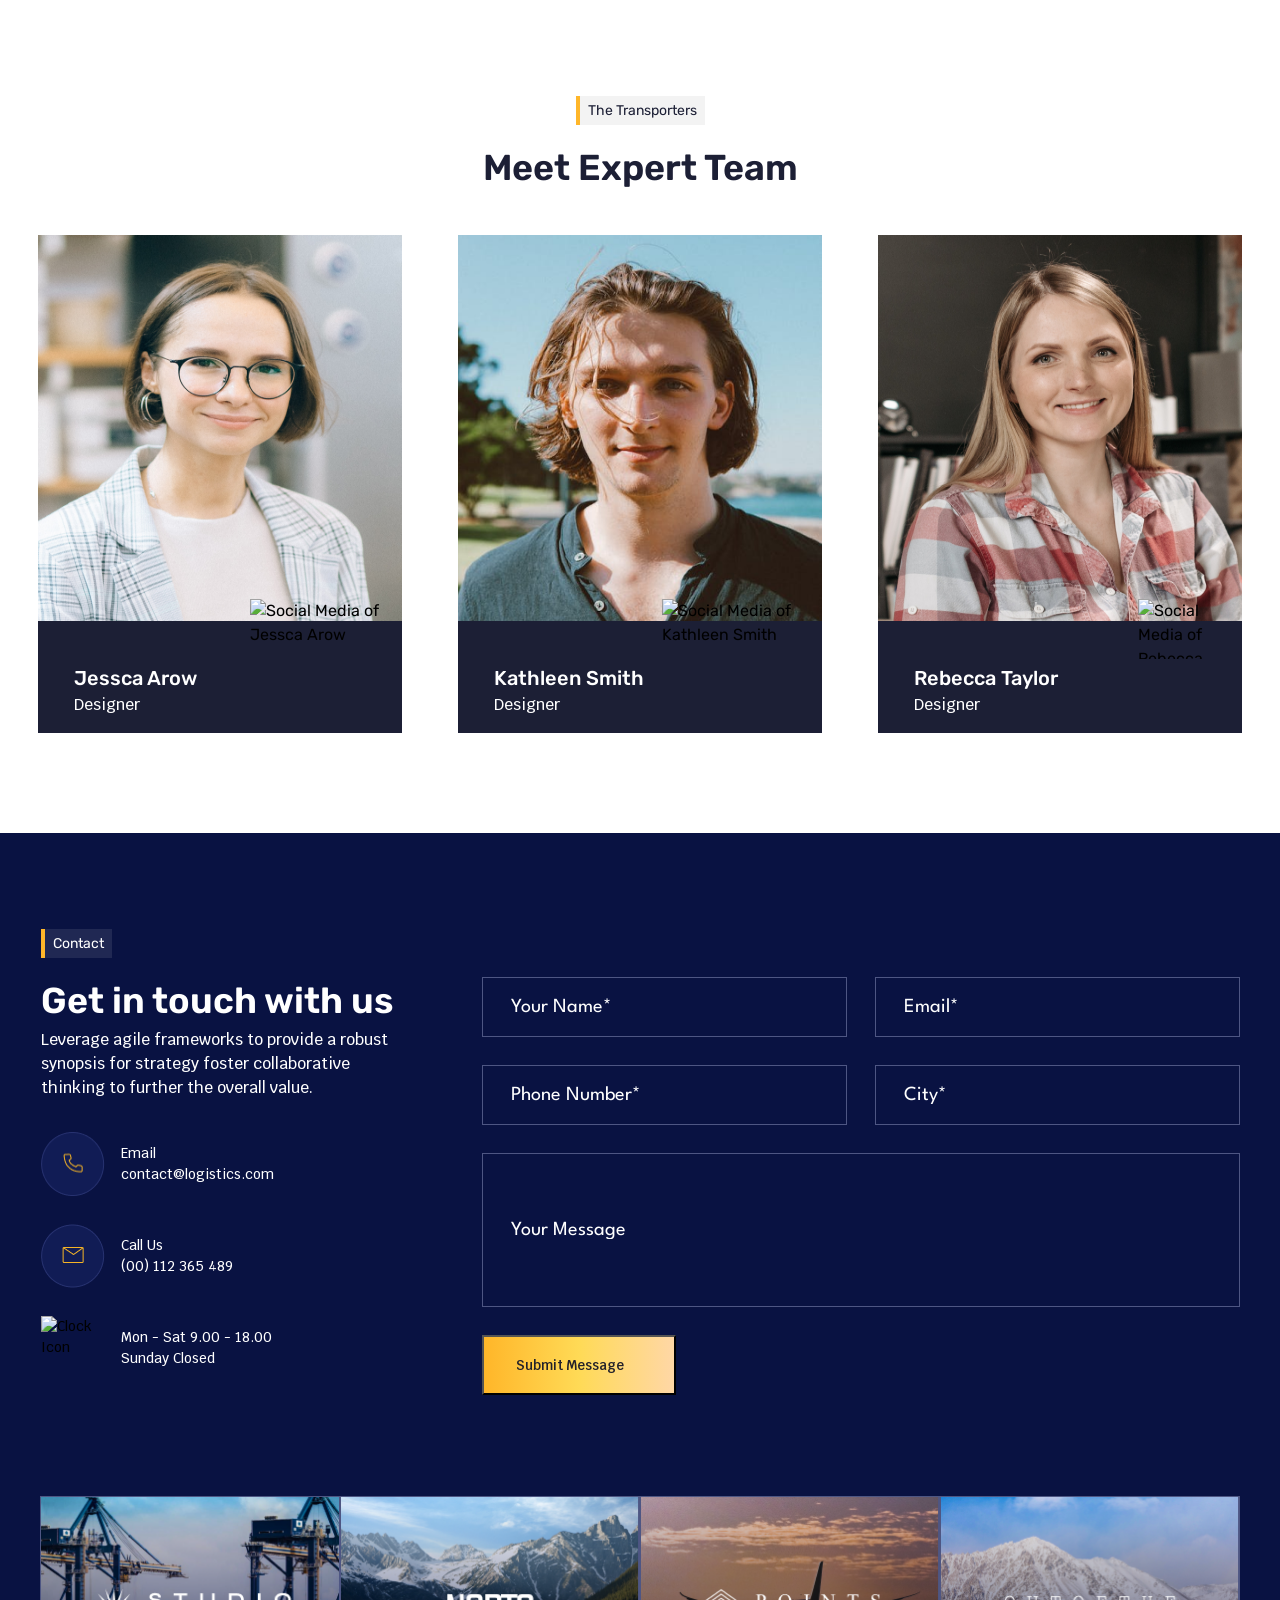
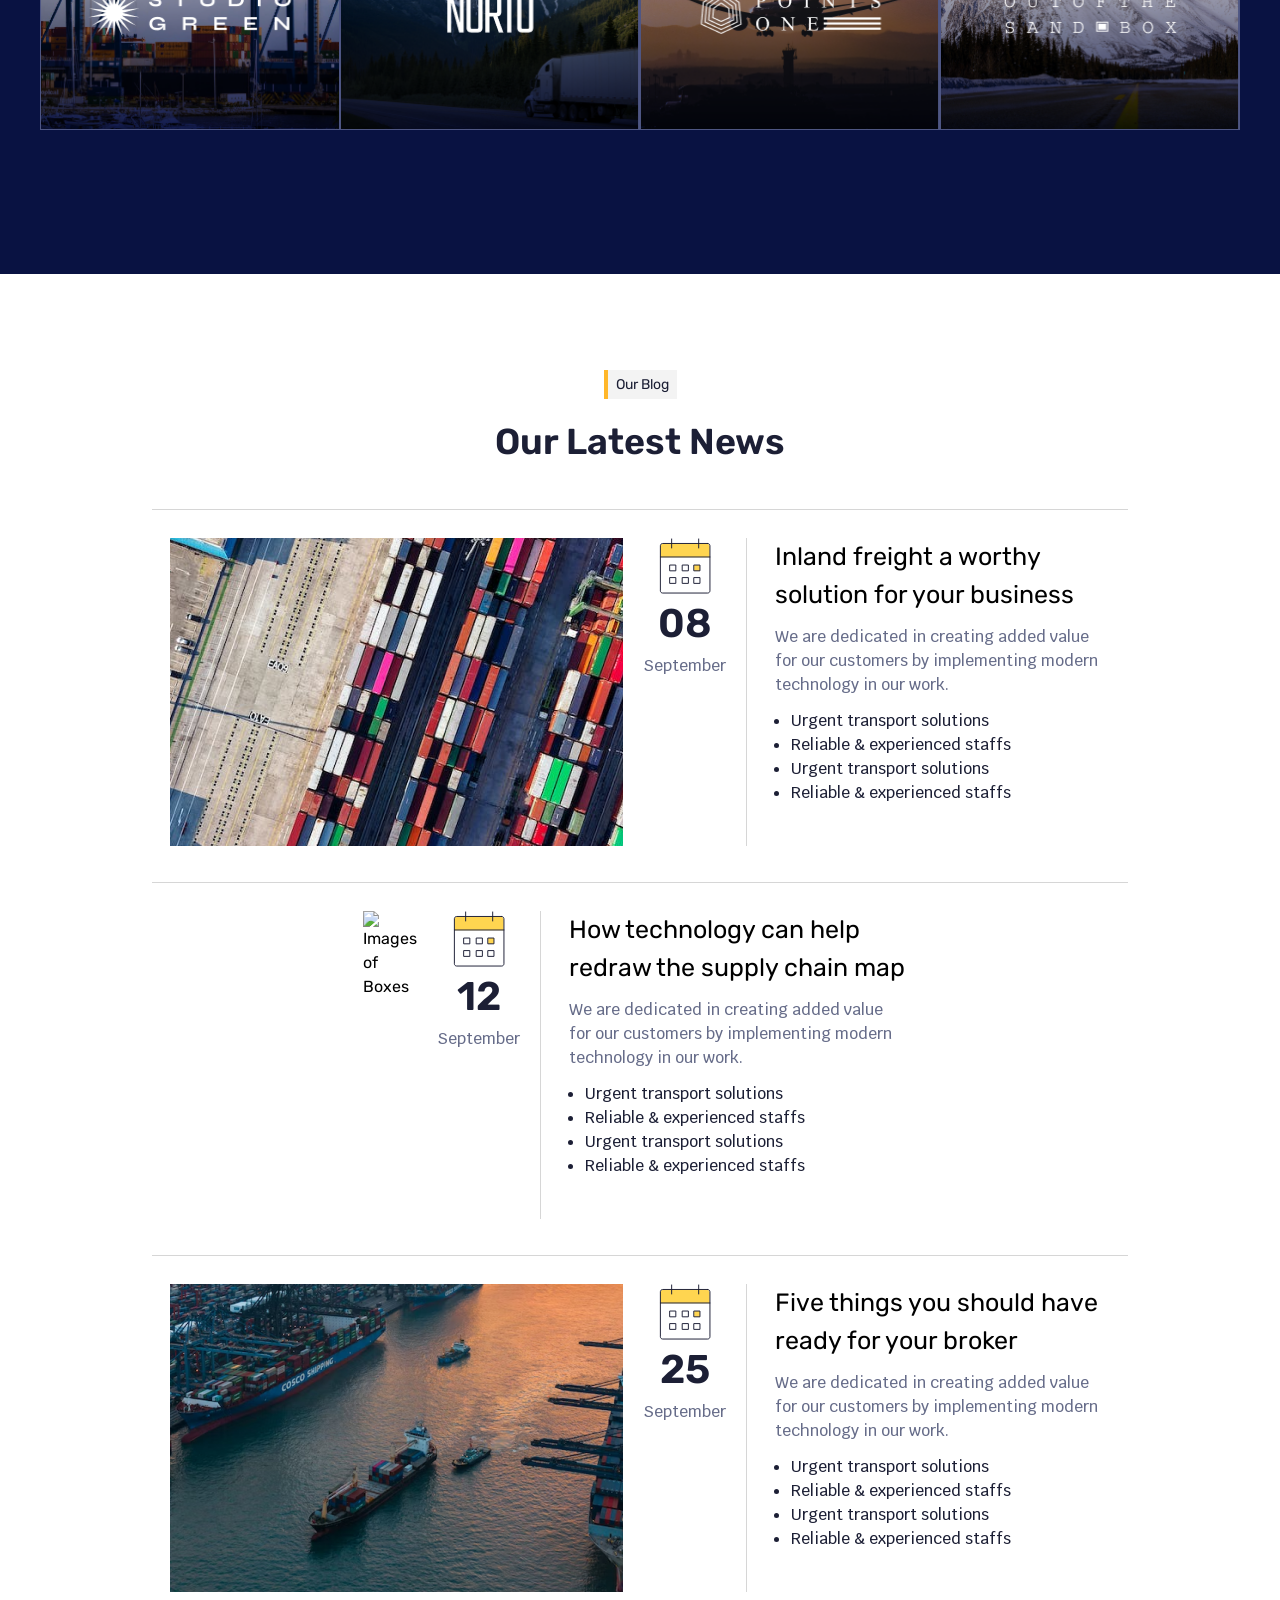
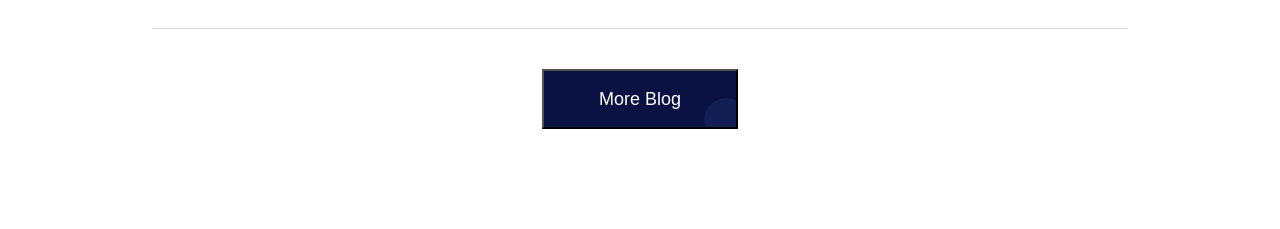
==== tindex.html @ 3a5f265c "feat: Added my work to the repo" ====
<!DOCTYPE html>
<html lang="en">
<head>
    <meta charset="UTF-8">
    <meta name="viewport" content="width=device-width, initial-scale=1.0">
    <title>Document</title>
    <link rel="stylesheet" href="tstyle.css">
</head>
<body>
    <main>
        <section>
            <div class="page_title_container">
                <p class="page_title">The Transporters</p>
                <h2 class="page_title_subtext">Meet Expert Team</h2>
            </div>
            <div class="transport">            
                <div class="transport_space">
                    <img src="images/6454343.png" alt="Image of Jessca Arow" class="team_image">
                    <img src="images/Social Media1.png" alt="Social Media of Jessca Arow" id="social_media_1">
                    <div class="team_style">
                    <p class="team_name">Jessca Arow</p>
                    <p class="team_occupation">Designer</p>
                    </div>
                </div>
                <div class="transport_space">
                    <img src="images/978565.png" alt="Image of Kathleen Smith" class="team_image">
                    <img src="images/Social Media1.png" alt="Social Media of Kathleen Smith" id="social_media_2">

                    <div class="team_style">
                    <p class="team_name">Kathleen Smith</p>
                    <p class="team_occupation">Designer</p>
                    </div>
                </div>
                <div class="transport_space">
                    <img src="images/123212121.png" alt="Image of Rebecca Taylor" class="team_image">
                    <img src="images/Social Media3.png" alt="Social Media of Rebecca Taylor" id="social_media_3">
                    <div class="team_style">
                    <p class="team_name">Rebecca Taylor</p>
                    <p class="team_occupation">Designer</p>
                    </div>
                </div>
            </div>
        </section>
        <section  id="tsection_2">
            <div id="contact_section">
                <div id="contact_only">
            <div>
                <p class="page_title" id="Contact"> Contact</p>
                <h2 class="page_title_subtext" id="get_in_touch">Get in touch with us</h2>
                <p class="team_occupation" id="contact_team">Leverage agile frameworks to provide a robust synopsis for strategy foster collaborative thinking to further the overall value.</p>
            </div>
            <div class="contact_details" padding: 0px !important;>
                <img src="images/Icon2.png" alt="Email Icon" class="contact_image">
                <div class="contact_text">  
                <p>Email</p>
                <p>contact@logistics.com</p>
                </div>
            </div>
            <div class="contact_details">
                <img src="images/Icon4.png" alt="Phone Icon" class="contact_image">
                <div class="contact_text">  
                <p>Call Us</p>
                <p>(00) 112 365 489</p>
                </div>
            </div>
            <div class="contact_details">
                <img src="images/Icon6.png" alt="Clock Icon" class="contact_image">
                <div class="contact_text">  
                <p>Mon - Sat 9.00 - 18.00</p>
                <p>Sunday Closed</p>
                </div>
            </div>
        </div>

            <div>
                <form action="/submit" id="form_box">
                    <input type="text" name="name" placeholder="Your Name*" class="input_field">
                    <input type="text" name="email" placeholder="Email*" class="input_field">
                    <input type="text" name="phone_number" placeholder="Phone Number*" class="input_field">
                    <input type="text" name="city" placeholder="City*" class="input_field">
                    <input type="text" name="your_message" placeholder="Your Message" class="input_field" id="long_input_field">
                    <button type="submit" class="contact_text" id="submit_button">Submit Message</button>
                </form>
            </div>
        </div>
            <div id="company_logos">
                <img src="images/212232.png" alt="Studio Green Image" class="company_images">
                <img src="images/12121221.png" alt="Norto Image" class="company_images">
                <img src="images/1236564.png" alt="Points One Image" class="company_images">
                <img src="images/9099.png" alt="Sandbox Image" class="company_images">
            </div>
        </section>
        <section>
            <div class="page_title_container" id ="blog_title_container">
                <div id="blog_title">
                <p class="page_title" >Our Blog</p>
                <h2 class="page_title_subtext" id="blog">Our Latest News</h2>            
                </div>






            <div class="blog_content">
                <div class="blog_image">
                    <img src="images/9877.png"  alt="Images of Containers"> <span ><a href="/readmore" class="read_more_span">Read More</a></span>
                </div>
                <div class="blog_date">
                    <img src="images/QW12SAS.svg" alt="Image of Calendar Icon">
                    <h3>08</h3>
                    <p>September</p>
                </div>
                <div class="blog_text">
                    <h4>Inland freight a worthy solution for your business</h4>
                    <p>We are dedicated in creating added value for our customers by implementing modern technology in our work.</p>
                    <ul>
                        <li>Urgent transport solutions</li>
                        <li>Reliable & experienced staffs</li>
                        <li>Urgent transport solutions</li>
                        <li>Reliable & experienced staffs</li>
                    </ul>
                </div>
            </div>
            <div class="blog_content">
                <div class="blog_image">
                    <img src="images/boxes.png" alt="Images of Boxes"><span ><a href="/readmore" class="read_more_span">Read More</a></span>
                </div>
                <div class="blog_date">
                    <img src="images/QW12SAS.svg" alt="Image of Calendar Icon">
                    <h3>12</h3>
                    <p>September</p>
                </div>
                <div class="blog_text">
                    <h4 id="blog_2">How technology can help redraw the supply chain map</h4>
                    <p>We are dedicated in creating added value for our customers by implementing modern technology in our work.</p>
                    <ul>
                        <li>Urgent transport solutions</li>
                        <li>Reliable & experienced staffs</li>
                        <li>Urgent transport solutions</li>
                        <li>Reliable & experienced staffs</li>
                    </ul>
                </div>
            </div>
            <div class="blog_content" id="last_blog_content">
                <div class="blog_image">
                    <img src="images/43434.png" alt="Images of Ships with Containers"><span ><a href="/readmore" class="read_more_span">Read More</a></span>
                </div>
                <div class="blog_date">
                    <img src="images/QW12SAS.svg" alt="Image of Calendar Icon">
                    <h3>25</h3>
                    <p>September</p>
                </div>
                <div class="blog_text">
                    <h4>Five things you should have ready for your broker</h4>
                    <p>We are dedicated in creating added value for our customers by implementing modern technology in our work.</p>
                    <ul>
                        <li>Urgent transport solutions</li>
                        <li>Reliable & experienced staffs</li>
                        <li>Urgent transport solutions</li>
                        <li>Reliable & experienced staffs</li>
                    </ul>
                </div>
            </div>
            <div id="hover_button_container">
            <button id="hover_button"><span id="hover_button_span"></span> More Blog</button>
            </div>
            </div>
        </section>

    </main>
</body>
</html>
---- tstyle.css ----
@import url('https://fonts.googleapis.com/css2?family=Almarai:wght@300;400;700;800&family=Inter:ital,opsz,wght@0,14..32,100..900;1,14..32,100..900&family=Poppins:ital,wght@0,100;0,200;0,300;0,400;0,500;0,600;0,700;0,800;0,900;1,100;1,200;1,300;1,400;1,500;1,600;1,700;1,800;1,900&family=Rubik:ital,wght@0,300..900;1,300..900&display=swap');
@import url('https://fonts.googleapis.com/css2?family=Almarai:wght@300;400;700;800&family=Inter:ital,opsz,wght@0,14..32,100..900;1,14..32,100..900&family=Krub:ital,wght@0,200;0,300;0,400;0,500;0,600;0,700;1,200;1,300;1,400;1,500;1,600;1,700&family=Poppins:ital,wght@0,100;0,200;0,300;0,400;0,500;0,600;0,700;0,800;0,900;1,100;1,200;1,300;1,400;1,500;1,600;1,700;1,800;1,900&family=Rubik:ital,wght@0,300..900;1,300..900&display=swap');
@import url('https://fonts.googleapis.com/css2?family=Almarai:wght@300;400;700;800&family=Inter:ital,opsz,wght@0,14..32,100..900;1,14..32,100..900&family=Krub:ital,wght@0,200;0,300;0,400;0,500;0,600;0,700;1,200;1,300;1,400;1,500;1,600;1,700&family=League+Spartan:wght@100..900&family=Poppins:ital,wght@0,100;0,200;0,300;0,400;0,500;0,600;0,700;0,800;0,900;1,100;1,200;1,300;1,400;1,500;1,600;1,700;1,800;1,900&family=Rubik:ital,wght@0,300..900;1,300..900&display=swap');


*{
    margin: 0;
    padding: 0;
    box-sizing: border-box;
}
html, body {
    font-family: "rubik", sans-serif;
    line-height: 1.5;
    max-width: 1920px;
    margin: 0 auto;

  }


/* THE TRANSPORTERS PAGE */

.page_title{
    font-size: 14px;
    color: #1C1F35;
    padding: 4px 8px;
    margin-top: 96px !important; 
    width: fit-content;
    height: fit-content;
    background-color: rgba(232, 232, 232, 0.5);
    border-left: 4px solid;
    border-image: linear-gradient(to right, #FFB629, #FFDA56, #FFD7A6) 1;

}
.page_title_subtext{
    font-size: 36px;
    font-weight: 600;
    color: #1C1F35;
    margin-top: 16px;
    text-align: center;
}
.team_image{
    width: 364px;
    height: 426px;
    padding-top: 40px;
    padding-bottom: 0px;
    display: block;
}
.team_name{
    font-size: 20px;
    font-weight: 500;
    color: #ffff;
    text-align: left;
    justify-content: center;
    align-items: center;
}
.team_occupation{
    font-size: 16px;
    font-weight: 500;
    font-family: "krub", sans-serif;
    color: #fff;
    text-align: left;
    justify-content: center;
    align-items: center;
}

.page_title_container{
    display: flex;
    flex-direction: column;
    align-items: center;
    justify-content: center;
    text-align: center;
    padding-bottom: 0px;

}
#blog_title_container{
    padding-bottom: 100px;
}
.transport{
    display: flex;
    flex-direction: row;
    gap: 56px ;
    justify-content: center;
    align-items: center;

}
.team_style{
    width: 364px;
    height: 112px;
    background-color: #1C1F35;
    margin-top: 0px;
    padding-left: 36px;
    padding-top: 42px;
    margin-bottom: 100px;
}
.transport_space{
    position: relative;
    display: flex;
    flex-direction: column;
    gap: 0px;
    align-items: center;
}
#social_media_1{  
    position: absolute;
    top: 404px;    
    right: 0px;   
    width: 152px;   
    height: 60px;

}
#social_media_2{  
    position: absolute;
    top: 404px;    
    right: 0px;   
    width: 160px;   
    height: 60px;
}

#social_media_3{  
    position: absolute;
    top: 404px;    
    right: 0px;   
    width: 104px;   
    height: 60px;
}

/* CONTACT PAGE */
.contact_details{
    font-family: "krub", sans-serif;
    font-size: 14px;
    font-weight: 500;
    display: flex;
    align-items: center;
    padding-bottom: 28px;
}
.contact_text{
    display: flex;
    flex-direction: column;
    gap: 0px;
    padding-left: 16px;
    color: #fff;
}
.contact_image{
    width: 64px;
    height: 64px;
    
}

#tsection_2{
    max-width: 1920px;
    background-color: #091242;
    display: flex;
    gap: 88px;
    flex-direction: column;
    justify-content: center;
    align-items: center;
}
#Contact{
    background-color: rgba(232, 232, 232, 0.1);
    color: #fff;
}
#contact_section{
    padding-left: 360px;
    padding-right: 360px;
    display: flex;
    gap: 88px;
    
}
#contact_only{
    display: flex;
    flex-direction: column;
}

#get_in_touch{
    color: #fff;
    text-align: left;
}
#contact_team{
    width: 353px;
    padding-bottom: 32px;
}
.input_field{
    width: 365px;
    height: 60px;
    border: #4E5683 solid 1px;
    background-color: transparent;
    padding: 20px 28px;
    
}
.input_field::placeholder {
    color: #fff;
    opacity: 1;
    font-size: 20px;
    font-weight: 400;
    font-family: "league spartan", sans-serif;
}
#form_box{
    display: flex;
    gap: 28px;
    flex-wrap: wrap;
    width: 758px;
    padding-top: 144px;
}
#submit_button{
    background-image: linear-gradient(to right, #FFB629, #FFDA56, #FFD7A6);
    text-align: center;
    padding: 20px 32px;
    color: #23212A;
    width: 194px;
    height: 60px;
    font-weight: 600;
    font-family: "krub", sans-serif;
}

#long_input_field{
    width: 758px;
    height: 154px;
    
}

#company_logos{
    padding-left: 360px;
    padding-right: 360px;
    display: flex;
    flex-direction: row;
    gap: 0px;
    padding-bottom: 144px;
}

.company_images{
    border: 1px solid #4E5683;
    width: 300px;
    height: 234px;
}

/* OUR BLOG SECTION */
#blog{
    padding-bottom: 40px;
}
#blog_title{
    display: flex;
    flex-direction: column;
    justify-content: center;
    text-align: center;
    align-items: center;
}

.blog_image{
    width: 453px;
    height: 308px;
    position: relative;
    display: inline-block;
}
.blog_date{
    display: flex;
    gap: 0px;
    flex-direction: column;
    align-items: center;
}

.blog_date > img{
    width: 52px;
    height: 56px;
}
.blog_date > h3{
    color: #1C1F35;
    font-family: "rubik", sans-serif;
    font-size: 40px;
    font-weight: 600;
}
.blog_date > p{
    color: #666C89;
    font-family: "krub", sans-serif;
    font-weight: 500;
}
.blog_text{

    border-left: 1px solid #D6D6D6;
    padding-left: 28px;
}

.blog_text > h4{
    font-family: "rubik", sans-serif;
    font-size: 25px;
    font-weight: 400;
    width: 335px;

}
.blog_text > p{
    font-family: "krub", sans-serif;
    font-size: 16px;
    font-weight: 500;
    color: #666C89;
    width: 335px;
    padding-top: 12px;
    padding-bottom: 12px;
}
.blog_text > ul{
    color: #1C1F35;
    font-family: "krub", sans-serif;
    font-weight: 500;
    padding-left: 16px;

}
.blog_content{

        display: flex;
        justify-content: center;
        text-align: left;
        padding-top: 28px;
        padding-left: 488px;
        padding-bottom: 36px;
        padding-right: 488px;
        gap: 20px;
        border-top: 1px solid #D6D6D6;
        width: 943px;
}
#blog_2{
    width: 348px;
}
#last_blog_content{
    border-bottom: 1px solid #D6D6D6;
    padding-bottom: 36px;
}

/* HOVER BUTTON */
#hover_button{
    position: relative;
    background-color: #091242;
    padding: 16px;
    font-size: 18px;
    cursor: pointer;
    overflow: hidden;
    color: #fff;
    width: 196px;
    height: 60px;

}
#hover_button_span{
    position: absolute;
    right: -4%;
    bottom: -20%;
    width: 40px;
    height: 40px;
    background-color: #1F2A69;
    opacity: 50%;
    border-radius: 100% 80% 0% 80%;
    transition: all 1.0s ease;

}
#hover_button:hover #hover_button_span{
    width: 140px;
    height: 140px;
    opacity: 50%;
    right: 0%;
    Bottom: 0%;
    transition: all 3.0s ease;

}
#hover_button_container{
    padding-top: 40px;
}
.read_more_span {
    position: absolute;
    text-decoration: none;
    padding: 100px 148px;
    text-align: center;
    background-color: rgba(28, 31, 53, 0.91);
    color: #fff;
    font-family: "krub", sans-serif;
    font-weight: 600;
    white-space: nowrap;
    transition: opacity 0.5s ease, transform 0.5s ease;
    right: 40px;
    top: 44px;
    opacity: 0;
    transform: translateY(20px); /* start slightly lower */
  }
  
  .blog_image:hover .read_more_span {
    opacity: 1;
    transform: translateY(0); /* move to correct position */
  }
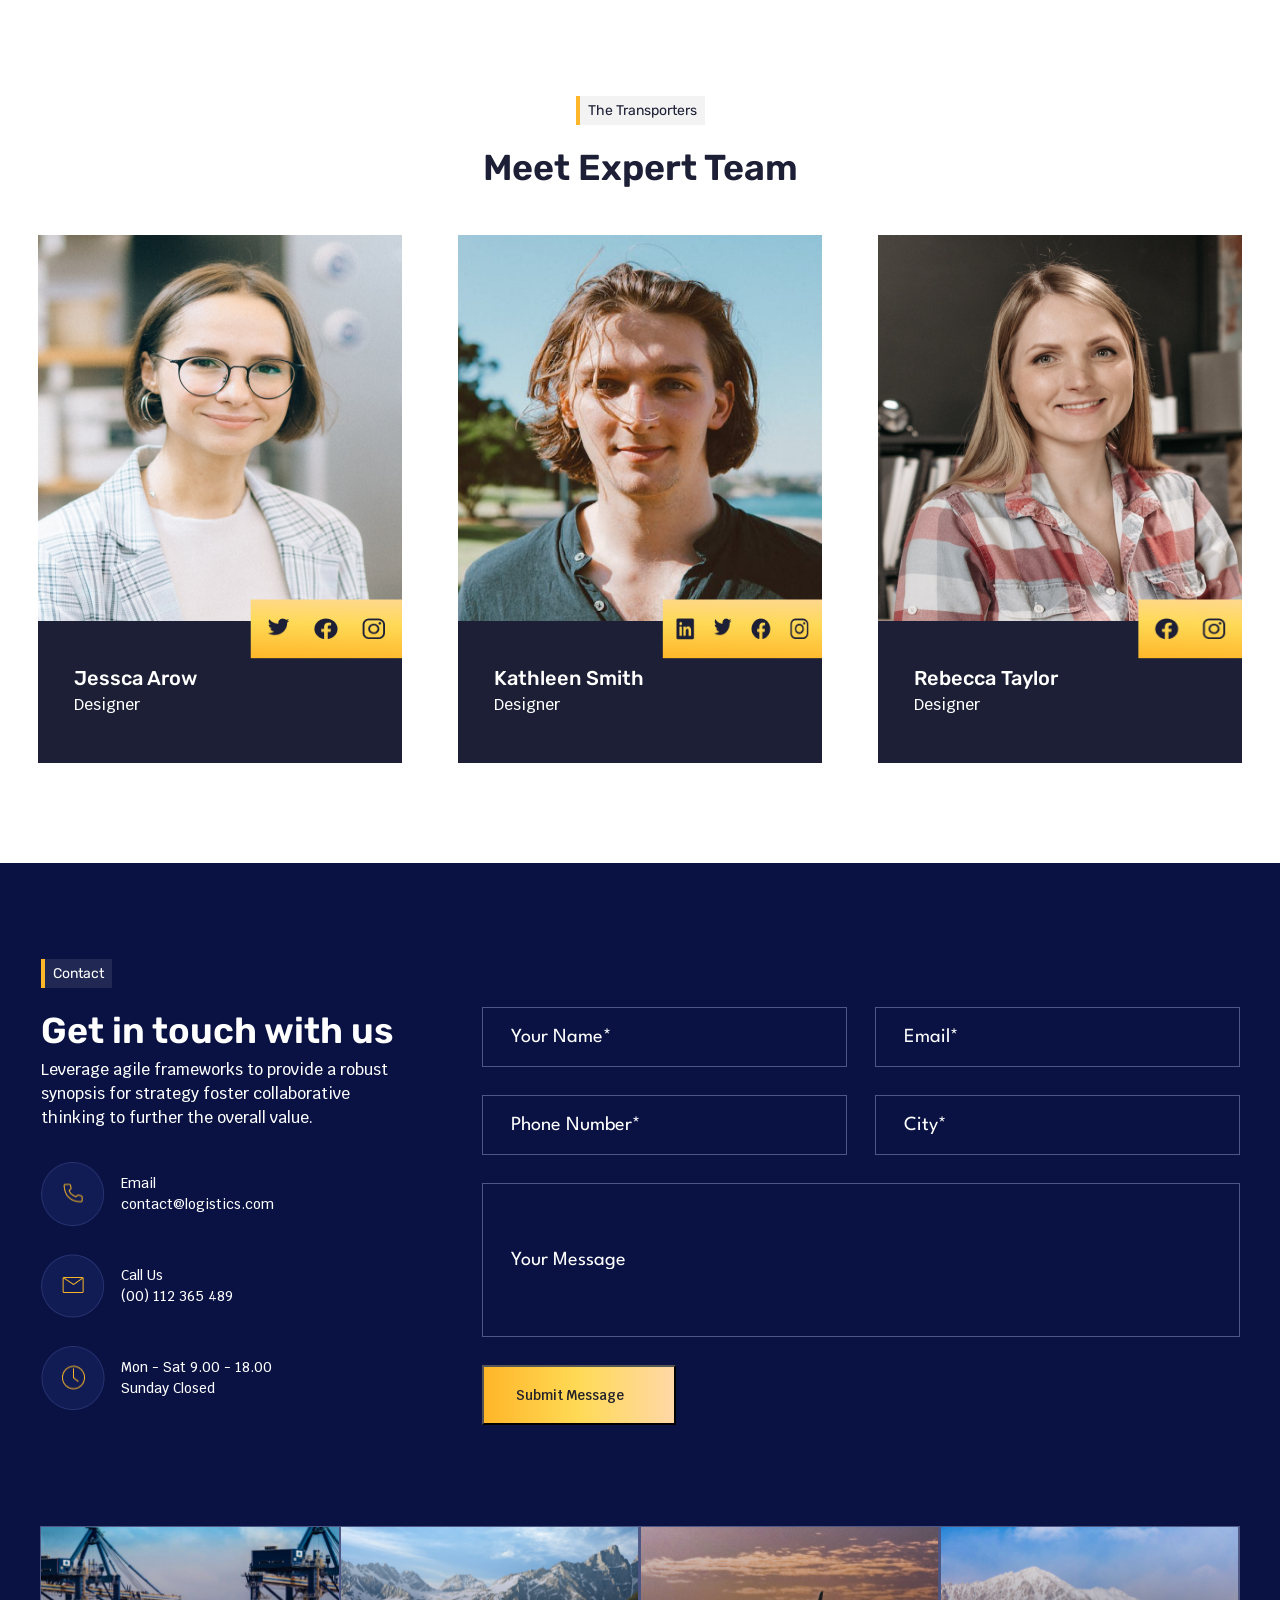
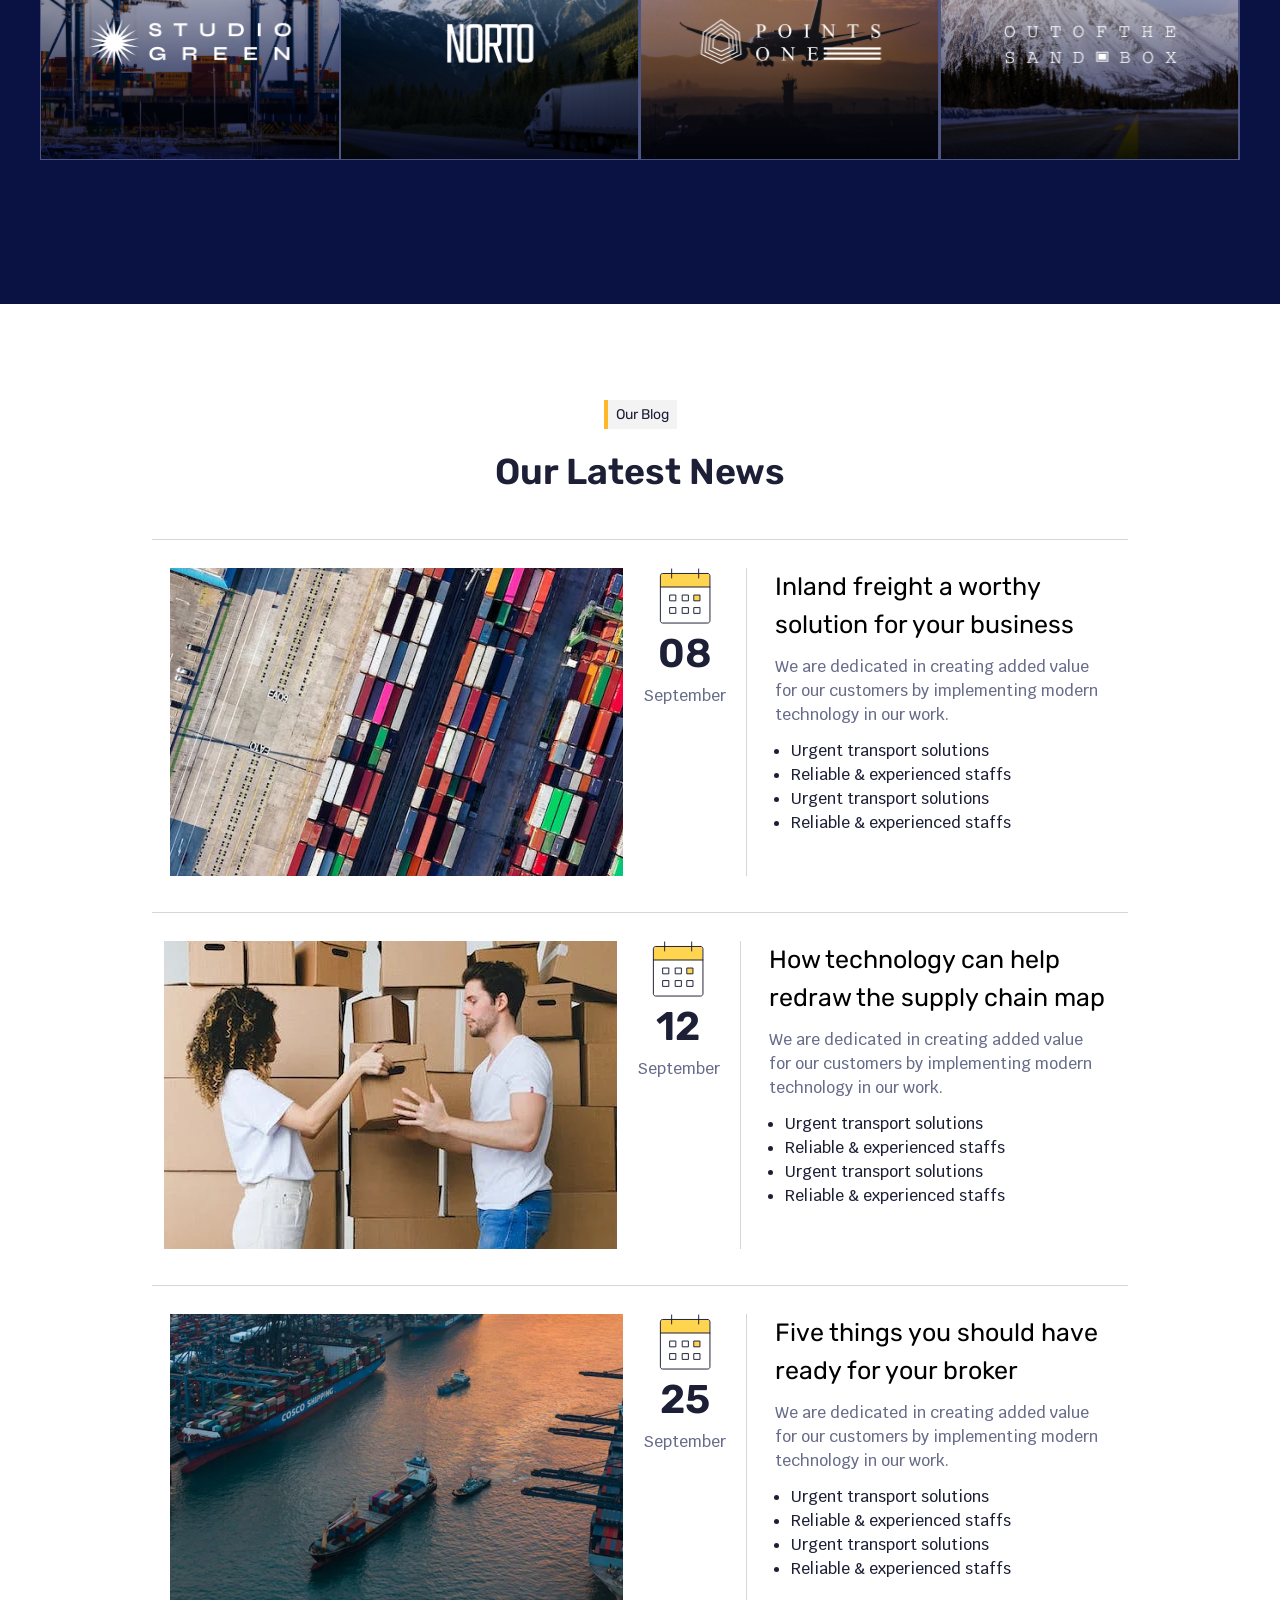
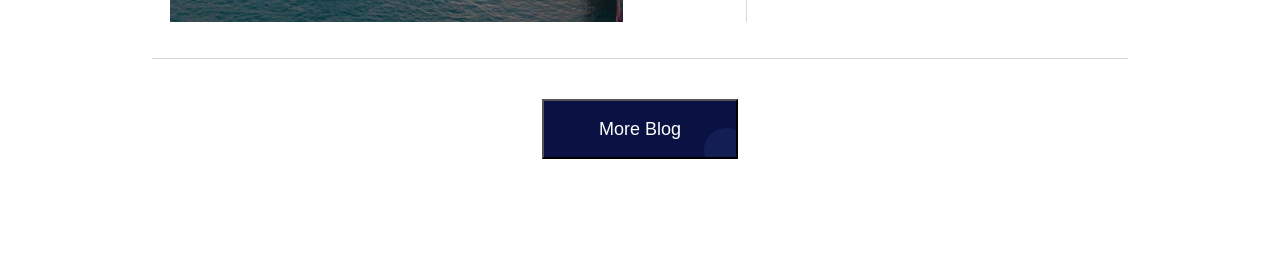
==== commit 0a2db8c0: "feat: started media queries" ====
--- a/tindex.html
+++ b/tindex.html
@@ -5,6 +5,7 @@
     <meta name="viewport" content="width=device-width, initial-scale=1.0">
     <title>Document</title>
     <link rel="stylesheet" href="tstyle.css">
+    <link rel="stylesheet" href="tresponsive.css">
 </head>
 <body>
     <main>
@@ -16,7 +17,7 @@
             <div class="transport">            
                 <div class="transport_space">
                     <img src="images/6454343.png" alt="Image of Jessca Arow" class="team_image">
-                    <img src="images/Social Media1.png" alt="Social Media of Jessca Arow" id="social_media_1">
+                    <img src="images/Social1.png" alt="Social Media of Jessca Arow" id="social_media_1">
                     <div class="team_style">
                     <p class="team_name">Jessca Arow</p>
                     <p class="team_occupation">Designer</p>
@@ -24,7 +25,7 @@
                 </div>
                 <div class="transport_space">
                     <img src="images/978565.png" alt="Image of Kathleen Smith" class="team_image">
-                    <img src="images/Social Media1.png" alt="Social Media of Kathleen Smith" id="social_media_2">
+                    <img src="images/Social2.png" alt="Social Media of Kathleen Smith" id="social_media_2">
 
                     <div class="team_style">
                     <p class="team_name">Kathleen Smith</p>
@@ -33,7 +34,7 @@
                 </div>
                 <div class="transport_space">
                     <img src="images/123212121.png" alt="Image of Rebecca Taylor" class="team_image">
-                    <img src="images/Social Media3.png" alt="Social Media of Rebecca Taylor" id="social_media_3">
+                    <img src="images/Social3.png" alt="Social Media of Rebecca Taylor" id="social_media_3">
                     <div class="team_style">
                     <p class="team_name">Rebecca Taylor</p>
                     <p class="team_occupation">Designer</p>
@@ -64,7 +65,7 @@
                 </div>
             </div>
             <div class="contact_details">
-                <img src="images/Icon6.png" alt="Clock Icon" class="contact_image">
+                <img src="images/Clock Icon.png" alt="Clock Icon" class="contact_image">
                 <div class="contact_text">  
                 <p>Mon - Sat 9.00 - 18.00</p>
                 <p>Sunday Closed</p>
--- a/tstyle.css
+++ b/tstyle.css
@@ -11,8 +11,8 @@
 html, body {
     font-family: "rubik", sans-serif;
     line-height: 1.5;
+    margin: 0 auto;
     max-width: 1920px;
-    margin: 0 auto;
 
   }
 
@@ -74,13 +74,15 @@
 }
 #blog_title_container{
     padding-bottom: 100px;
+    align-items: center;
+    justify-content: center;
 }
 .transport{
     display: flex;
     flex-direction: row;
     gap: 56px ;
     justify-content: center;
-    align-items: center;
+    padding-bottom: 100px;
 
 }
 .team_style{
@@ -90,7 +92,7 @@
     margin-top: 0px;
     padding-left: 36px;
     padding-top: 42px;
-    margin-bottom: 100px;
+    padding-bottom: 100px;
 }
 .transport_space{
     position: relative;
@@ -146,7 +148,6 @@
 }
 
 #tsection_2{
-    max-width: 1920px;
     background-color: #091242;
     display: flex;
     gap: 88px;
--- a/tresponsive.css
+++ b/tresponsive.css
@@ -0,0 +1,122 @@
+/* Responsive Styles for tstyle.css */
+
+@media screen and (max-width: 1200px) {
+    #contact_section,
+    #company_logos,
+    .blog_content {
+      padding-left: 120px;
+      padding-right: 120px;
+    }
+    #form_box {
+      width: 100%;
+    }
+    #long_input_field {
+      width: 100%;
+    }
+  }
+  
+  @media screen and (max-width: 992px) {
+    .transport {
+      flex-direction: column;
+      align-items: center;
+      gap: 40px;
+    }
+    #contact_section {
+      flex-direction: column;
+      align-items: center;
+      padding-left: 40px;
+      padding-right: 40px;
+    }
+    #form_box {
+      flex-direction: column;
+      width: 100%;
+    }
+    .input_field {
+      width: 100%;
+    }
+    #long_input_field {
+      width: 100%;
+    }
+    #company_logos {
+      flex-wrap: wrap;
+      justify-content: center;
+      gap: 20px;
+      padding-left: 40px;
+      padding-right: 40px;
+    }
+    .blog_content {
+      flex-direction: column;
+      padding: 20px;
+      width: 100%;
+    }
+    .blog_image,
+    .blog_text {
+      width: 100%;
+    }
+  }
+  
+  @media screen and (max-width: 768px) {
+    .page_title_subtext {
+      font-size: 28px;
+    }
+    .team_image {
+      width: 100%;
+      height: auto;
+    }
+    .team_style {
+      width: 100%;
+      padding-left: 24px;
+      padding-top: 24px;
+      height: auto;
+    }
+    .company_images {
+      width: 45%;
+      height: auto;
+    }
+    .blog_text > h4,
+    .blog_text > p,
+    .blog_text > ul {
+      width: 100%;
+    }
+  }
+  
+  @media screen and (max-width: 576px) {
+    .page_title {
+      font-size: 12px;
+    }
+    .page_title_subtext {
+      font-size: 24px;
+    }
+    .contact_image {
+      width: 48px;
+      height: 48px;
+    }
+    .blog_image > img {
+      width: 100%;
+      height: auto;
+    }
+    .read_more_span {
+      padding: 24px;
+      font-size: 14px;
+      top: 10px;
+      right: 10px;
+    }
+    #hover_button {
+      width: 100%;
+      font-size: 16px;
+    }
+    #hover_button_span {
+      width: 20px;
+      height: 20px;
+    }
+  }
+  
+  @media screen and (max-width: 375px) {
+    .input_field::placeholder {
+      font-size: 16px;
+    }
+    #submit_button {
+      width: 100%;
+      font-size: 16px;
+    }
+  }
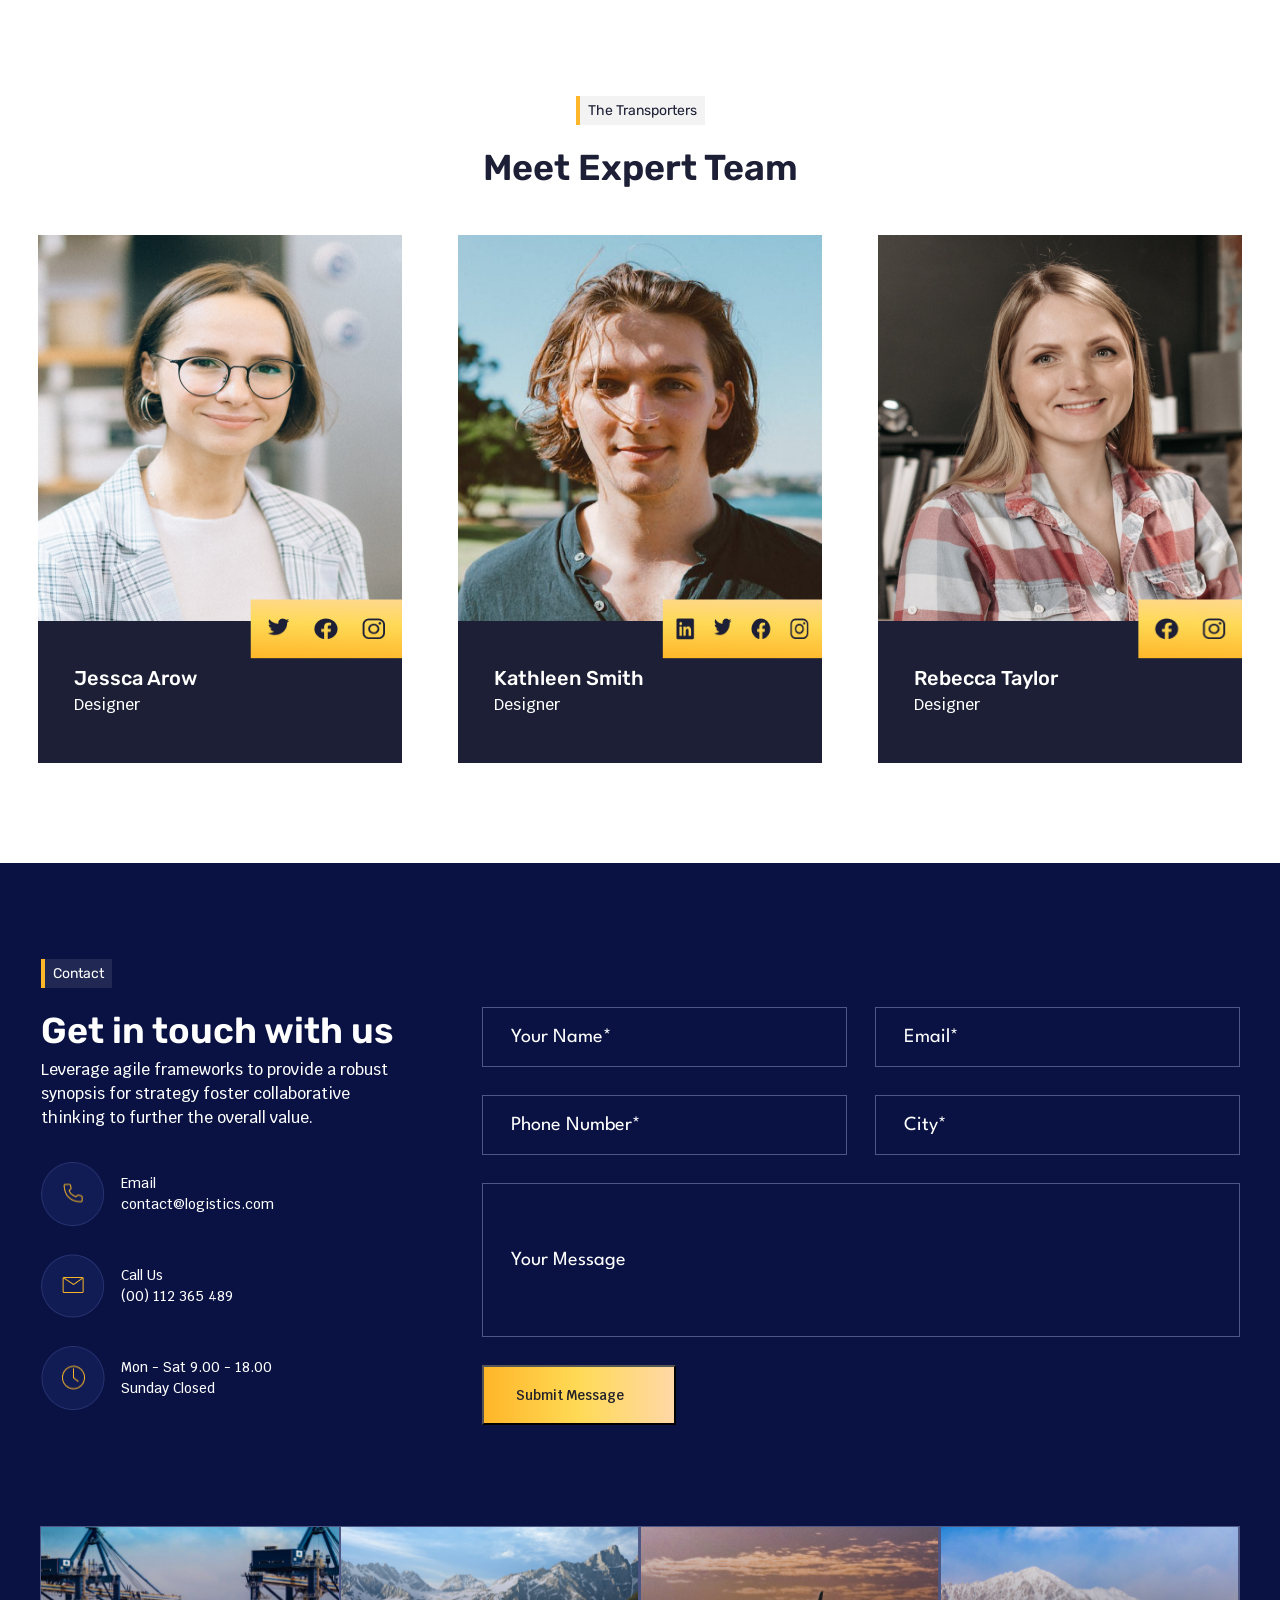
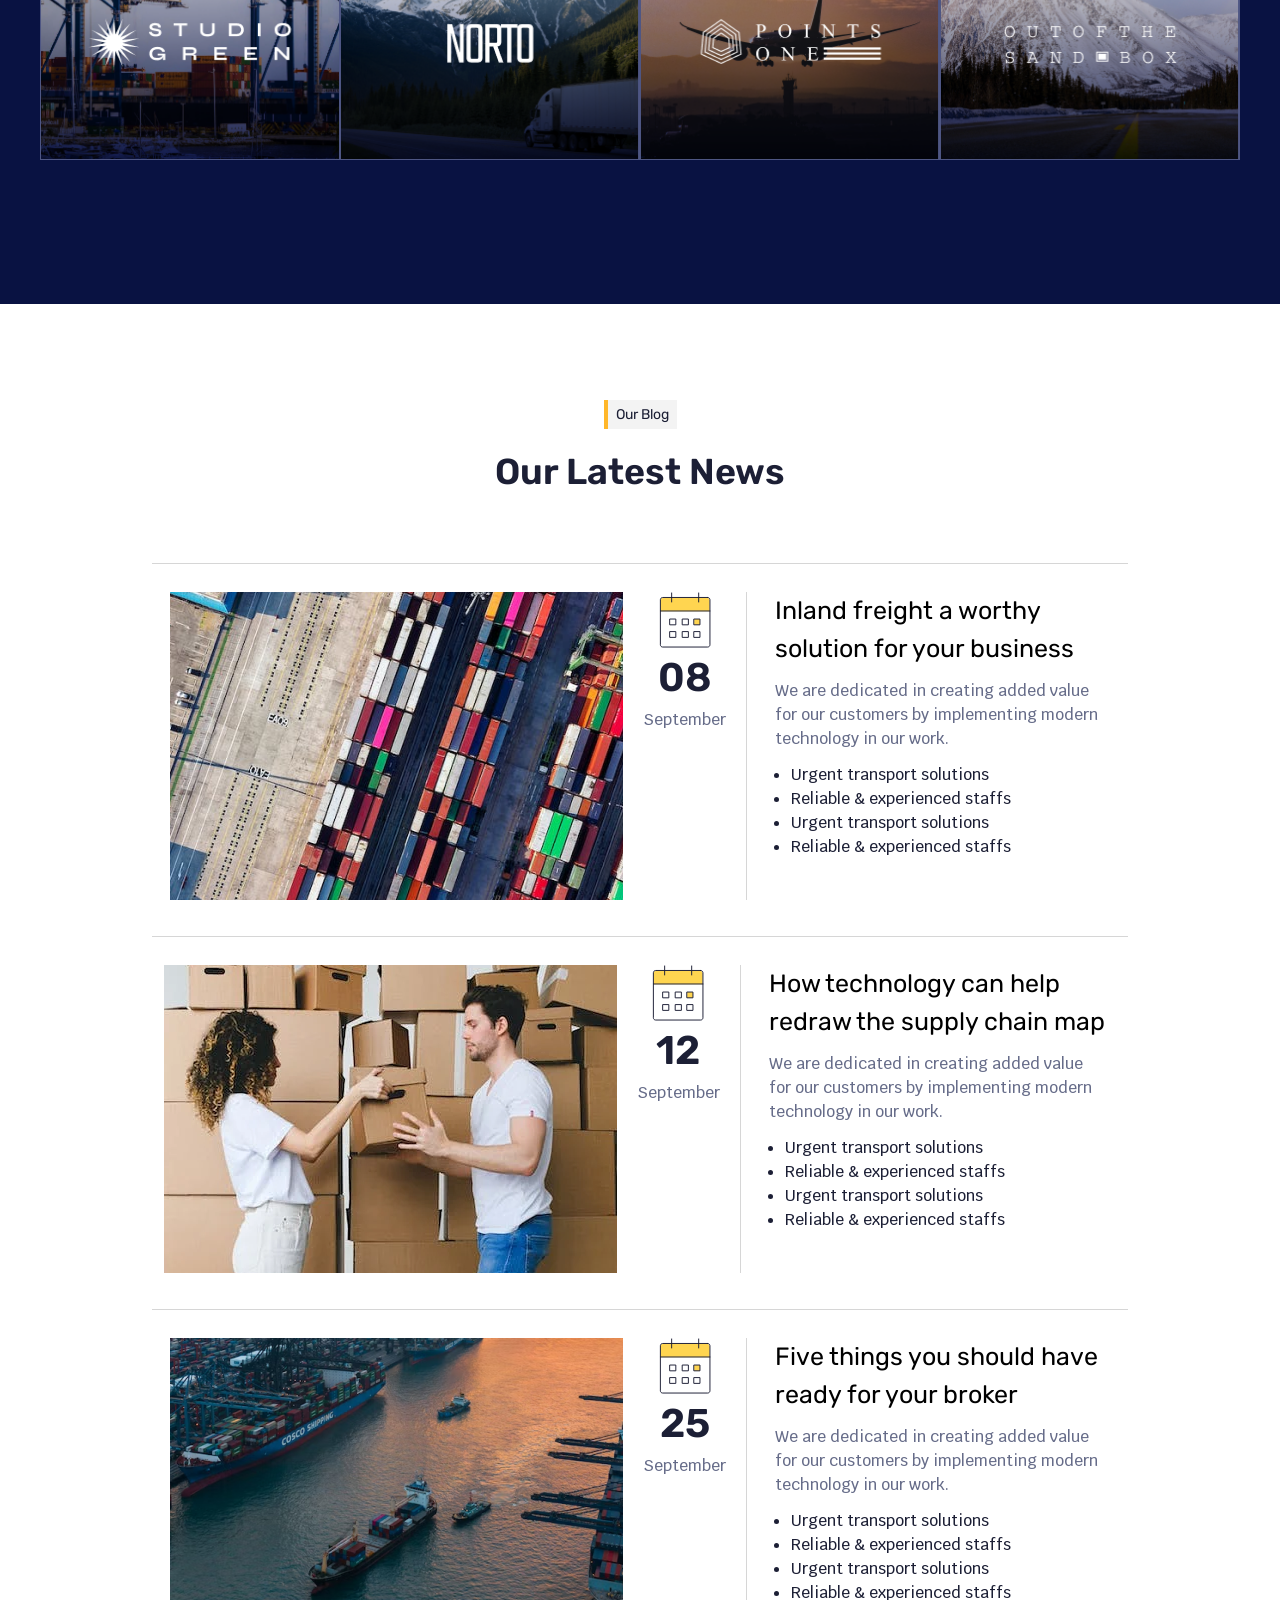
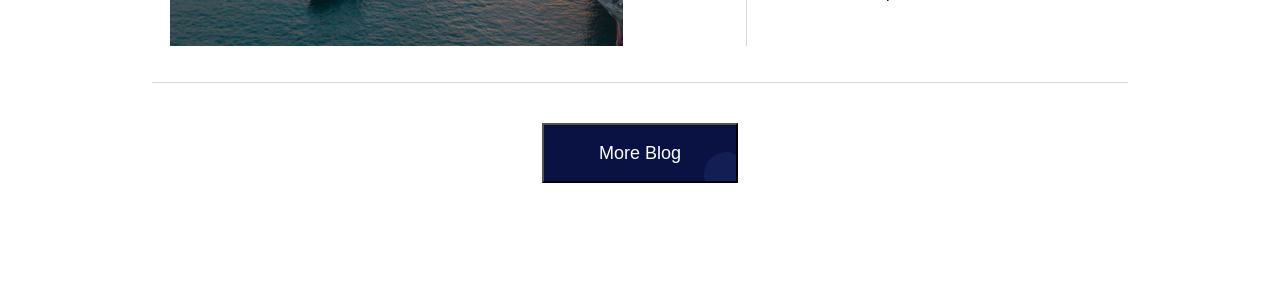
==== commit 185c7951: "feat: started working on 992 max width media query" ====
--- a/tindex.html
+++ b/tindex.html
@@ -97,13 +97,8 @@
                 <p class="page_title" >Our Blog</p>
                 <h2 class="page_title_subtext" id="blog">Our Latest News</h2>            
                 </div>
-
-
-
-
-
-
-            <div class="blog_content">
+                    <p class="team_occupation" id="blog_subtitle_text">Leverage agile frameworks to provide a robust synopsis for strategy foster collaborative thinking to further the overall value.</p>
+                    <div class="blog_content">
                 <div class="blog_image">
                     <img src="images/9877.png"  alt="Images of Containers"> <span ><a href="/readmore" class="read_more_span">Read More</a></span>
                 </div>
@@ -162,7 +157,7 @@
                         <li>Reliable & experienced staffs</li>
                     </ul>
                 </div>
-            </div>
+        </div>
             <div id="hover_button_container">
             <button id="hover_button"><span id="hover_button_span"></span> More Blog</button>
             </div>
--- a/tstyle.css
+++ b/tstyle.css
@@ -35,7 +35,7 @@
     font-size: 36px;
     font-weight: 600;
     color: #1C1F35;
-    margin-top: 16px;
+    padding-top: 16px;
     text-align: center;
 }
 .team_image{
@@ -154,6 +154,7 @@
     flex-direction: column;
     justify-content: center;
     align-items: center;
+
 }
 #Contact{
     background-color: rgba(232, 232, 232, 0.1);
--- a/tresponsive.css
+++ b/tresponsive.css
@@ -1,6 +1,21 @@
 /* Responsive Styles for tstyle.css */
 
-@media screen and (max-width: 1200px) {
+@media screen and (max-width: 1240px) {
+    .team_style {
+      flex-wrap: wrap;
+    }
+    #company_logos {
+      flex-wrap: wrap;
+      justify-content: center;
+      width: 1400px;
+      gap: 40px;
+    }
+  }
+  
+  @media screen and (max-width: 1200px) {
+    .transport {
+      flex-wrap: wrap;
+    }
     #contact_section,
     #company_logos,
     .blog_content {
@@ -13,30 +28,50 @@
     #long_input_field {
       width: 100%;
     }
-  }
-  
+    #company_logos {
+      flex-wrap: wrap;
+      justify-content: center;
+      width: 100%;
+      gap: 20px;
+      width: 1000px;
+
+    }
+  }
+  
+
   @media screen and (max-width: 992px) {
     .transport {
       flex-direction: column;
       align-items: center;
       gap: 40px;
     }
+  
     #contact_section {
       flex-direction: column;
       align-items: center;
       padding-left: 40px;
       padding-right: 40px;
-    }
+      margin-bottom: 28px;
+    }
+  
     #form_box {
       flex-direction: column;
       width: 100%;
-    }
+      padding-top: 0px;
+    }
+  
     .input_field {
-      width: 100%;
-    }
+      width: 365px;
+      height: 60px;
+      border: #4E5683 solid 1px;
+      background-color: transparent;
+      padding: 20px 28px;
+    }
+  
     #long_input_field {
       width: 100%;
     }
+  
     #company_logos {
       flex-wrap: wrap;
       justify-content: center;
@@ -44,16 +79,59 @@
       padding-left: 40px;
       padding-right: 40px;
     }
+  
     .blog_content {
-      flex-direction: column;
-      padding: 20px;
-      width: 100%;
-    }
+      display: flex;
+      flex-direction: column;
+      justify-content: center;
+      text-align: left;
+      padding-top: 28px;
+      padding-left: 120px;
+      padding-bottom: 36px;
+      padding-right: 120px;
+      gap: 20px;
+      border-top: 1px solid #D6D6D6;
+    }
+  
     .blog_image,
     .blog_text {
       width: 100%;
     }
-  }
+  
+    .blog_section_wrapper {
+      display: flex;
+      flex-direction: column;
+      align-items: center;
+      gap: 24px;
+    }
+  
+    .blog_image_with_span {
+      display: flex;
+      flex-direction: column;
+      position: relative;
+      width: 100%;
+      align-items: center;
+    }
+  
+    .blog_details_wrapper {
+      display: flex;
+      flex-direction: row;
+      justify-content: space-between;
+      align-items: flex-start;
+      width: 90%;
+      gap: 20px;
+    }
+  
+    .blog_date {
+      flex-shrink: 0;
+    }
+  
+    .blog_text {
+      flex: 1;
+    }
+  }
+  
+
   
   @media screen and (max-width: 768px) {
     .page_title_subtext {
@@ -119,4 +197,5 @@
       width: 100%;
       font-size: 16px;
     }
-  }+  }
+  
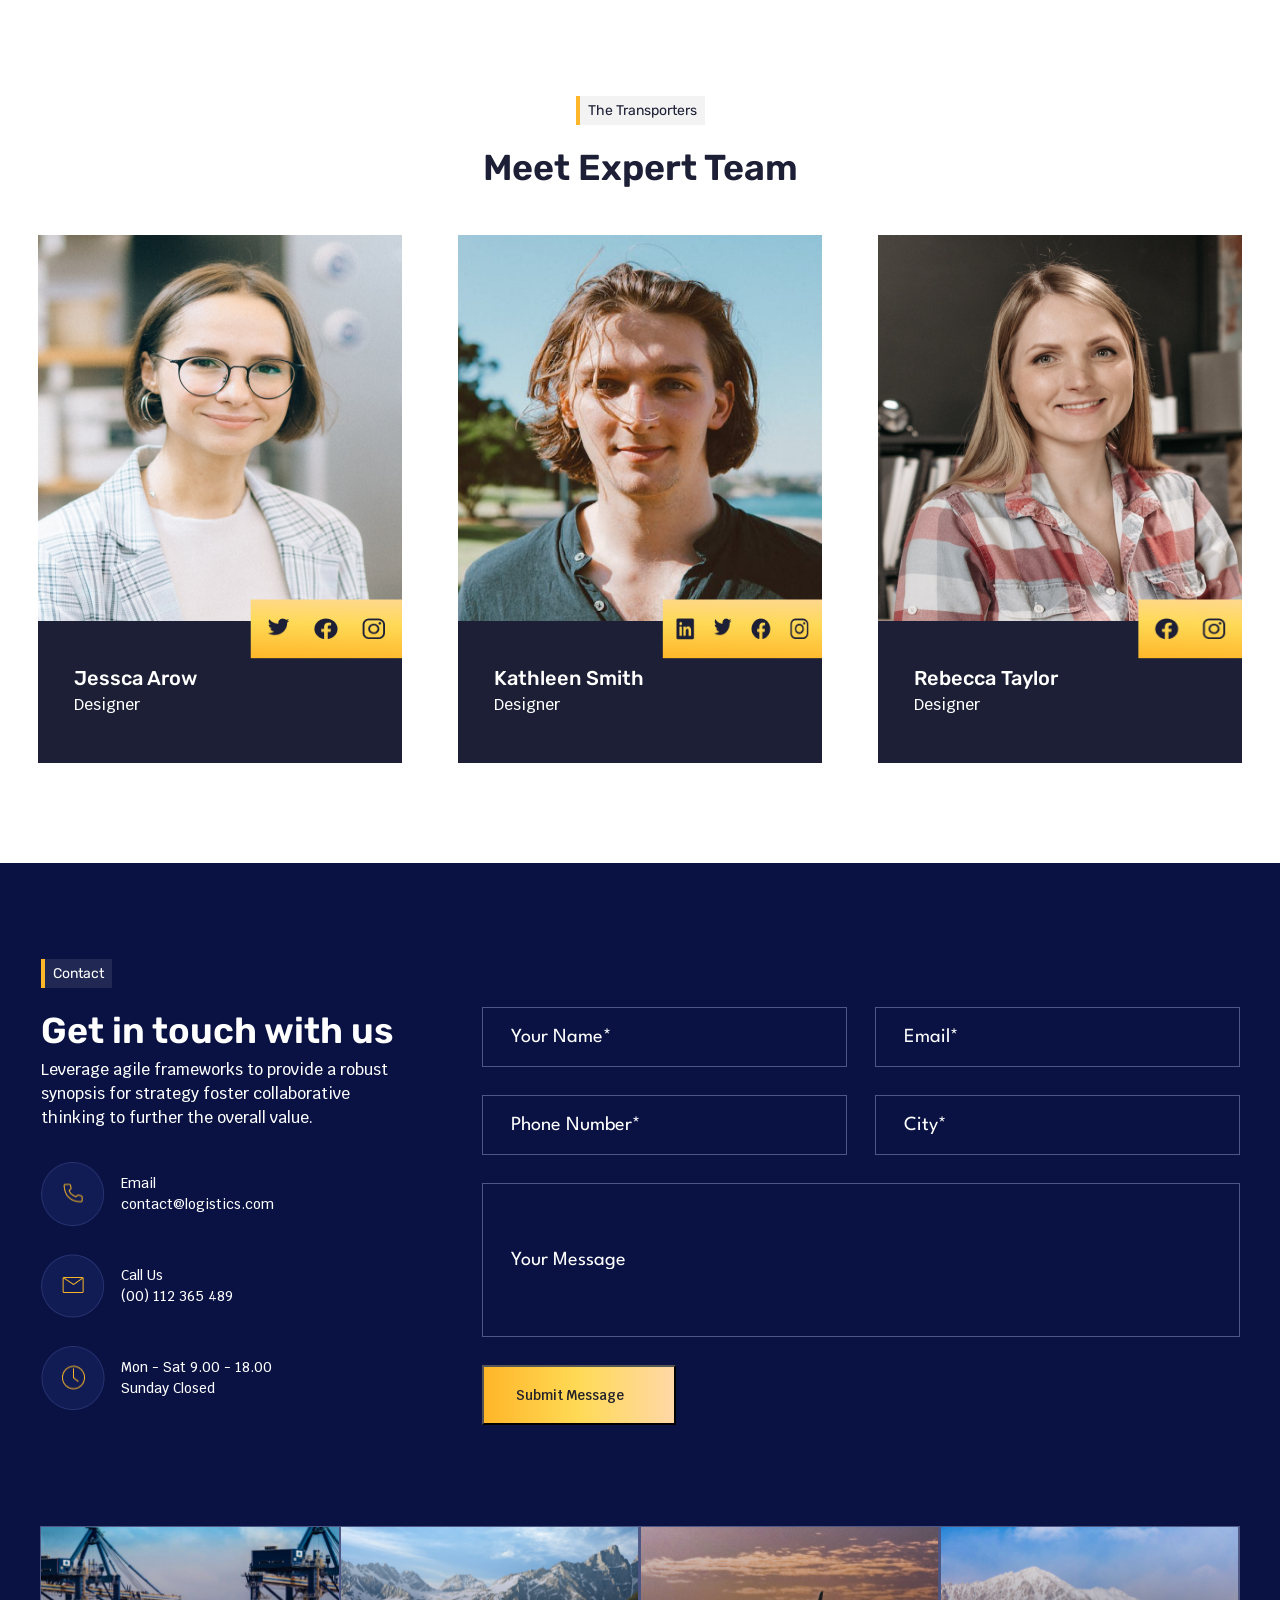
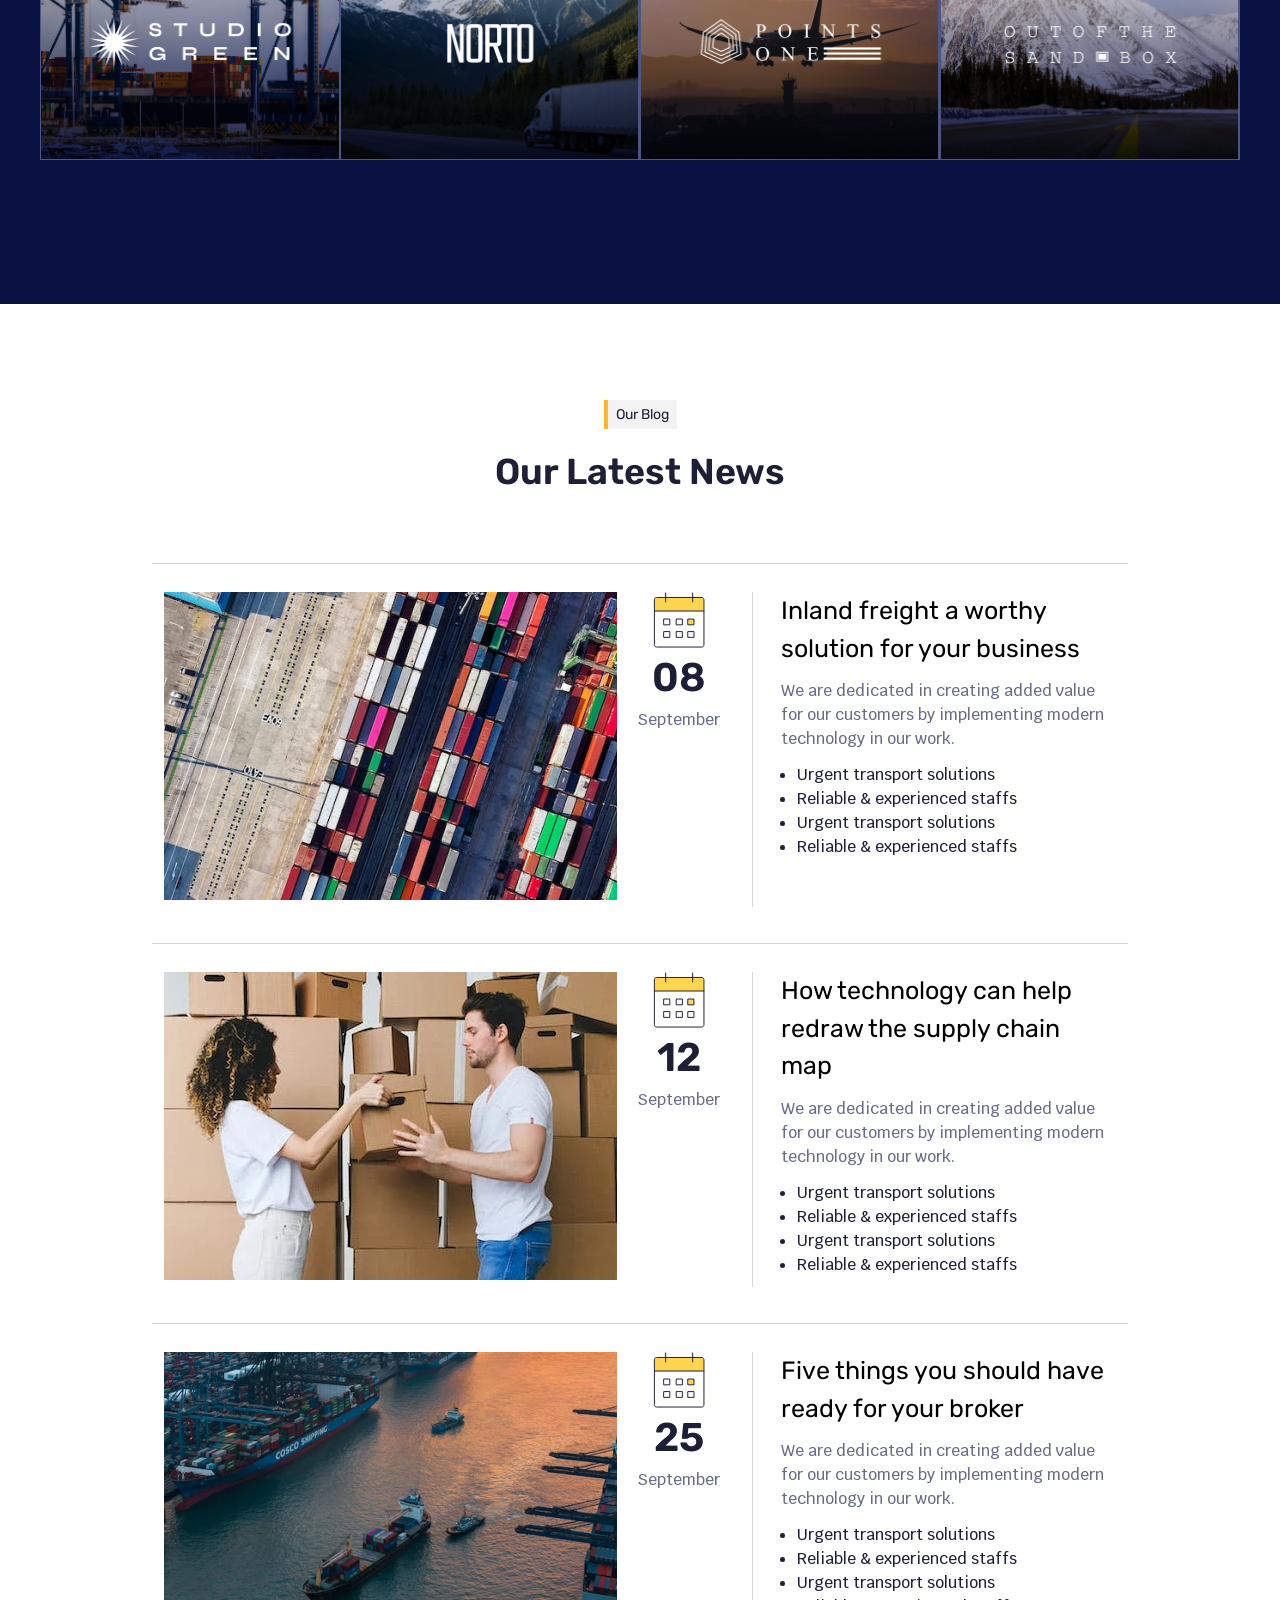
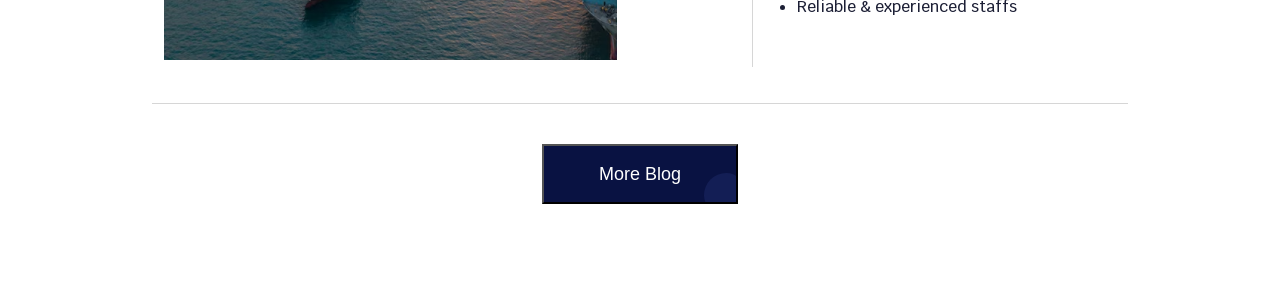
==== commit ab1bcd8b: "feat: Concluded responsivity" ====
--- a/tindex.html
+++ b/tindex.html
@@ -99,9 +99,12 @@
                 </div>
                     <p class="team_occupation" id="blog_subtitle_text">Leverage agile frameworks to provide a robust synopsis for strategy foster collaborative thinking to further the overall value.</p>
                     <div class="blog_content">
+                        <div class="blog_image_container">
                 <div class="blog_image">
                     <img src="images/9877.png"  alt="Images of Containers"> <span ><a href="/readmore" class="read_more_span">Read More</a></span>
                 </div>
+                        </div>
+                <div class="blog_details">
                 <div class="blog_date">
                     <img src="images/QW12SAS.svg" alt="Image of Calendar Icon">
                     <h3>08</h3>
@@ -117,18 +120,22 @@
                         <li>Reliable & experienced staffs</li>
                     </ul>
                 </div>
+                </div>
             </div>
             <div class="blog_content">
+                <div class="blog_image_container">
                 <div class="blog_image">
                     <img src="images/boxes.png" alt="Images of Boxes"><span ><a href="/readmore" class="read_more_span">Read More</a></span>
                 </div>
+                </div>
+                <div class="blog_details">
                 <div class="blog_date">
                     <img src="images/QW12SAS.svg" alt="Image of Calendar Icon">
                     <h3>12</h3>
                     <p>September</p>
                 </div>
                 <div class="blog_text">
-                    <h4 id="blog_2">How technology can help redraw the supply chain map</h4>
+                    <h4>How technology can help redraw the supply chain map</h4>
                     <p>We are dedicated in creating added value for our customers by implementing modern technology in our work.</p>
                     <ul>
                         <li>Urgent transport solutions</li>
@@ -138,10 +145,14 @@
                     </ul>
                 </div>
             </div>
+            </div>
             <div class="blog_content" id="last_blog_content">
+                <div class="blog_image_container">
                 <div class="blog_image">
                     <img src="images/43434.png" alt="Images of Ships with Containers"><span ><a href="/readmore" class="read_more_span">Read More</a></span>
                 </div>
+                </div>
+                <div class="blog_details">
                 <div class="blog_date">
                     <img src="images/QW12SAS.svg" alt="Image of Calendar Icon">
                     <h3>25</h3>
@@ -157,6 +168,7 @@
                         <li>Reliable & experienced staffs</li>
                     </ul>
                 </div>
+            </div>
         </div>
             <div id="hover_button_container">
             <button id="hover_button"><span id="hover_button_span"></span> More Blog</button>
--- a/tstyle.css
+++ b/tstyle.css
@@ -278,6 +278,10 @@
 
     border-left: 1px solid #D6D6D6;
     padding-left: 28px;
+}
+.blog_details{
+    display: flex;
+    gap: 32px;
 }
 
 .blog_text > h4{
--- a/tresponsive.css
+++ b/tresponsive.css
@@ -10,6 +10,12 @@
       width: 1400px;
       gap: 40px;
     }
+  }
+  main{
+    display: flex;
+    flex-direction: column;
+    align-items: center;
+    justify-content: center;
   }
   
   @media screen and (max-width: 1200px) {
@@ -84,18 +90,23 @@
       display: flex;
       flex-direction: column;
       justify-content: center;
+      align-items: center;
       text-align: left;
       padding-top: 28px;
-      padding-left: 120px;
       padding-bottom: 36px;
-      padding-right: 120px;
-      gap: 20px;
+      gap: 28px;
       border-top: 1px solid #D6D6D6;
+      width: fit-content;
+
     }
   
     .blog_image,
     .blog_text {
       width: 100%;
+
+    }
+    #imagesss{
+      display: flex;
     }
   
     .blog_section_wrapper {
@@ -129,6 +140,12 @@
     .blog_text {
       flex: 1;
     }
+    .blog_details{
+      display: flex;
+      gap: 40px;
+      justify-content: center;
+      align-items: center;
+    }
   }
   
 
@@ -147,20 +164,35 @@
       padding-top: 24px;
       height: auto;
     }
-    .company_images {
-      width: 45%;
-      height: auto;
-    }
+    .company_images{
+      border: 1px solid #4E5683;
+      width: 240px;
+      height: 200px;
+  }
+  #company_logos{
+    display: flex;
+    flex-wrap: wrap;
+    width: 600px;
+  }
+
     .blog_text > h4,
     .blog_text > p,
     .blog_text > ul {
       width: 100%;
     }
+    .blog_details{
+      display: flex;
+      flex-direction: column;
+    }
   }
   
   @media screen and (max-width: 576px) {
     .page_title {
       font-size: 12px;
+    }
+    .blog_details{
+      display: flex;
+      flex-direction: column;
     }
     .page_title_subtext {
       font-size: 24px;
@@ -187,6 +219,52 @@
       width: 20px;
       height: 20px;
     }
+    .blog_text > h4{
+      font-family: "rubik", sans-serif;
+      font-size: 20px;
+      font-weight: 400;
+      width: 335px;
+  
+  }
+  .blog_text > p{
+    font-family: "krub", sans-serif;
+    font-size: 14px;
+    font-weight: 500;
+    color: #666C89;
+    width: 335px;
+    padding-top: 12px;
+    padding-bottom: 12px;
+}
+.blog_text > ul{
+  color: #1C1F35;
+  font-family: "krub", sans-serif;
+  font-weight: 500;
+  padding-left: 16px;
+  font-size: 14px;
+
+}
+.read_more_span {
+  position: absolute;
+  text-decoration: none;
+  padding: 80px 80px;
+  text-align: center;
+  background-color: rgba(28, 31, 53, 0.91);
+  color: #fff;
+  font-family: "krub", sans-serif;
+  font-weight: 600;
+  white-space: nowrap;
+  transition: opacity 0.5s ease, transform 0.5s ease;
+  right: 40px;
+  top: 44px;
+  opacity: 0;
+  transform: translateY(20px); /* start slightly lower */
+}
+
+.blog_image:hover .read_more_span {
+  opacity: 1;
+  transform: translateY(0); /* move to correct position */
+}
+
   }
   
   @media screen and (max-width: 375px) {
@@ -197,5 +275,91 @@
       width: 100%;
       font-size: 16px;
     }
-  }
-  +    .blog_content{
+      padding: 0px 120px;
+    }
+    #company_logos{
+      display: flex;
+      flex-wrap: wrap;
+      width: 240px;
+      gap: 28px;
+    }
+    .company_images{
+      border: 1px solid #4E5683;
+      width: 280px;
+      height: 240px;
+  }
+  .blog_image{
+    width: 320px;
+    height: 280px;
+    position: relative;
+    display: inline-block;
+    padding-top: 36px;
+}
+.blog_details{
+  display: flex;
+  gap: 32px;
+  width: 200px;
+  padding-bottom: 28px;
+  padding-left: 16px;
+  padding-right: 16px;
+}
+.blog_text > h4{
+  font-family: "rubik", sans-serif;
+  font-size: 16px;
+  font-weight: 400;
+  width: 200px;
+
+}
+.blog_text > p{
+font-family: "krub", sans-serif;
+font-size: 12px;
+font-weight: 500;
+color: #666C89;
+width: 200px;
+padding-top: 12px;
+padding-bottom: 12px;
+}
+.blog_text > ul{
+color: #1C1F35;
+font-family: "krub", sans-serif;
+font-weight: 500;
+padding-left: 16px;
+font-size: 14px;
+width: 200px;
+  }
+
+.read_more_span {
+  position: absolute;
+  text-decoration: none;
+  padding: 80px 80px;
+  text-align: center;
+  background-color: rgba(28, 31, 53, 0.91);
+  color: #fff;
+  font-family: "krub", sans-serif;
+  font-weight: 600;
+  white-space: nowrap;
+  transition: opacity 0.5s ease, transform 0.5s ease;
+  right: 40px;
+  top: 44px;
+  opacity: 0;
+  transform: translateY(20px); /* start slightly lower */
+}
+
+.blog_image:hover .read_more_span {
+  opacity: 1;
+  transform: translateY(0); /* move to correct position */
+}
+.blog_image_container{
+  display: flex;
+  align-items: center;
+  justify-content: center;
+  padding-left: 16px;
+  padding-right: 16px;
+}
+
+
+
+
+  }
+  
